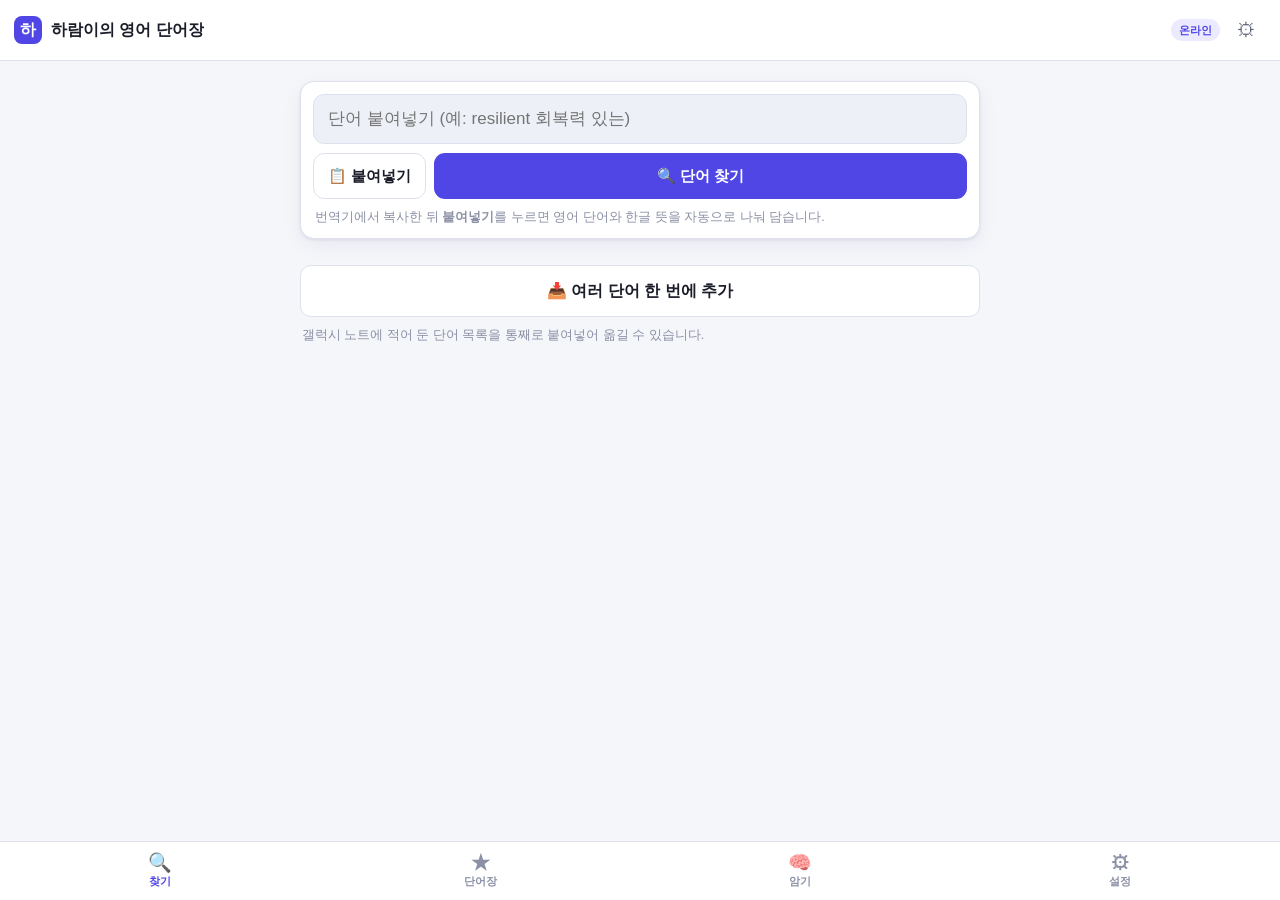
==== haram/index.html @ fd8ad4d4 "고친 내용이 늦게 반영되던 문제 해결 + 버전 확인 수단 추가 배포본은 정상인데 화면이 그대로인 일이 반복됐다. GitHub Pages 가 index.html 에 10분 캐시를 지" ====
<!DOCTYPE html>
<html lang="ko">
<head>
<meta charset="utf-8">
<meta name="viewport" content="width=device-width, initial-scale=1, viewport-fit=cover">
<meta name="theme-color" content="#db2777">
<title>하람이의 영어 단어장</title>
<link rel="manifest" href="manifest.webmanifest">
<link rel="icon" href="../icons/haram-192.png">
<link rel="apple-touch-icon" href="../icons/haram-192.png">
<script>
  // 아빠 단어장과 저장 공간을 분리한다 (브라우저 저장소는 도메인 단위로 공유되므로 필수)
  window.APP_PROFILE = 'haram';
  // 공용 css/js 는 한 단계 위 폴더에 있다
  window.APP_BASE = '../';
</script>
<style>
  /* 하람이 단어장은 분홍 계열로 구분한다 */
  :root { --primary: #db2777; --primary-soft: #fce7f3; }
  @media (prefers-color-scheme: dark) {
    :root:not([data-theme="light"]) { --primary: #f472b6; --primary-soft: #4a1d35; }
  }
</style>
<link rel="stylesheet" href="../css/styles.css?v=15">
</head>
<body>

<header class="topbar">
  <div class="brand">
    <span class="logo">하</span>
    <span class="title">하람이의 영어 단어장</span>
  </div>
  <div class="top-actions">
    <span id="netBadge" class="badge" title="네트워크 상태">온라인</span>
    <button id="btnSettingsTop" class="icon-btn" aria-label="설정">⚙</button>
  </div>
</header>

<main id="main">

  <!-- ===================== 찾기 ===================== -->
  <section id="view-search" class="view active">
    <div class="search-box">
      <div class="search-row">
        <input id="searchInput" type="text" inputmode="text" autocomplete="off" autocapitalize="none"
               spellcheck="false" placeholder="단어 붙여넣기 (예: resilient 회복력 있는)">
        <button id="btnClear" class="clear-btn" aria-label="지우기" hidden>✕</button>
      </div>
      <div class="search-btns">
        <button id="btnPaste" class="btn btn-ghost">📋 붙여넣기</button>
        <button id="btnLookup" class="btn btn-primary">🔍 단어 찾기</button>
      </div>
      <p class="hint">번역기에서 복사한 뒤 <b>붙여넣기</b>를 누르면 영어 단어와 한글 뜻을 자동으로 나눠 담습니다.</p>
    </div>

    <div id="searchStatus" class="status" hidden></div>
    <div id="searchResult" class="result-area"></div>

    <div id="recentBox" class="recent-box" hidden>
      <h3 class="section-title">최근 찾은 단어</h3>
      <div id="recentList" class="chip-list"></div>
    </div>

    <div class="quick-add">
      <button id="btnBulk" class="btn btn-ghost btn-lg">📥 여러 단어 한 번에 추가</button>
      <p class="hint">갤럭시 노트에 적어 둔 단어 목록을 통째로 붙여넣어 옮길 수 있습니다.</p>
    </div>
  </section>

  <!-- ===================== 단어장 ===================== -->
  <section id="view-list" class="view">
    <div class="list-head">
      <div class="list-stats">
        <span id="favCount" class="count">0</span>
        <span class="count-label">개 저장됨</span>
      </div>
      <div class="list-head-actions">
        <button id="btnArchive" class="btn btn-ghost btn-sm">보관함</button>
        <button id="btnMask" class="btn btn-ghost btn-sm">뜻 가리기</button>
        <select id="sortSelect" class="select">
          <option value="added">추가한 순서</option>
          <option value="addedDesc">최근 추가순</option>
          <option value="alpha">알파벳순</option>
          <option value="weak">덜 외운 순</option>
        </select>
      </div>
    </div>

    <div id="listFolders" class="chip-list folder-chips"></div>

    <div class="filter-row">
      <input id="filterInput" type="text" class="filter-input" placeholder="단어장에서 검색…"
             autocomplete="off" autocapitalize="none" spellcheck="false">
    </div>

    <div id="favList" class="word-list"></div>
    <div id="favEmpty" class="empty" hidden>
      <p class="empty-icon">☆</p>
      <p>아직 저장한 단어가 없습니다.</p>
      <p class="empty-sub">찾기 화면의 결과에서 ★ 을 누르면 이곳에 추가한 순서대로 쌓입니다.</p>
      <button id="btnLoadPackEmpty" class="btn btn-ghost" style="margin-top:12px">기본 단어팩 불러오기</button>
    </div>
  </section>

  <!-- ===================== 암기 ===================== -->
  <section id="view-review" class="view">

    <div id="reviewIntro" class="review-intro">
      <h2 class="view-title">단어 암기하기</h2>

      <div class="stat-grid">
        <div class="stat"><div id="rvTotal" class="stat-num">0</div><div class="stat-label">전체 단어</div></div>
        <div class="stat"><div id="rvLearning" class="stat-num">0</div><div class="stat-label">학습 중</div></div>
        <div class="stat"><div id="rvMastered" class="stat-num">0</div><div class="stat-label">익힘</div></div>
      </div>

      <h3 class="section-title">범위</h3>
      <div id="reviewFolders" class="chip-list folder-chips"></div>

      <h3 class="section-title" style="margin-top:16px">학습 모드</h3>
      <div class="mode-grid">
        <button class="mode-btn" data-mode="flash">
          <span class="mode-icon">🃏</span>
          <span class="mode-name">플래시카드</span>
          <span class="mode-desc">2초 즉답 훈련</span>
        </button>
        <button class="mode-btn" data-mode="mcq">
          <span class="mode-icon">✅</span>
          <span class="mode-name">객관식</span>
          <span class="mode-desc">4개 중 고르기</span>
        </button>
        <button class="mode-btn" data-mode="spell">
          <span class="mode-icon">⌨️</span>
          <span class="mode-name">스펠링</span>
          <span class="mode-desc">철자 입력</span>
        </button>
        <button class="mode-btn" data-mode="listen">
          <span class="mode-icon">🎧</span>
          <span class="mode-name">연속 듣기</span>
          <span class="mode-desc">자동 재생·핸즈프리</span>
        </button>
      </div>

      <p class="review-desc">
        저장한 단어가 랜덤으로 나타납니다. 뜻이 바로 떠오르면 <b id="descFastSec">2</b>초 안에 답하세요.
        <b id="descStreak">4</b>회 연속 즉답에 성공한 단어는 순서에서 뒤로 밀리고 새로운 단어가 올라옵니다.
      </p>

      <div id="reviewNoWords" class="empty" hidden>
        <p>먼저 단어를 즐겨찾기에 추가해 주세요.</p>
        <button id="btnLoadPack" class="btn btn-ghost" style="margin-top:12px">기본 단어팩 불러오기</button>
      </div>
    </div>

    <div id="reviewSession" class="review-session" hidden>
      <div class="review-topbar">
        <button id="btnEndReview" class="icon-btn" aria-label="종료">✕</button>
        <div class="session-counter">
          <span id="sessMode">플래시카드</span> · <span id="sessDone">0</span>문제 · 즉답 <span id="sessRate">0</span>%
        </div>
      </div>

      <div class="timer-wrap">
        <div id="timerBar" class="timer-bar"></div>
      </div>

      <div id="rvStage"></div>
    </div>
  </section>

  <!-- ===================== 설정 ===================== -->
  <section id="view-settings" class="view">
    <h2 class="view-title">설정</h2>

    <div class="setting-group">
      <h3 class="section-title">암기 규칙</h3>
      <div class="setting-row">
        <span>즉답 기준 시간</span>
        <span class="setting-ctl">
          <input id="setFastMs" type="range" min="1000" max="6000" step="500">
          <b id="setFastMsVal">2.0초</b>
        </span>
      </div>
      <div class="setting-row">
        <span>뒤로 미룰 연속 성공 횟수</span>
        <span class="setting-ctl">
          <input id="setStreak" type="range" min="2" max="8" step="1">
          <b id="setStreakVal">4회</b>
        </span>
      </div>
    </div>

    <div class="setting-group">
      <h3 class="section-title">단어 찾기 · 발음</h3>
      <label class="setting-row toggle-row">
        <span>한글 뜻 자동 번역</span>
        <input id="setAutoTrans" type="checkbox" class="switch">
      </label>
      <label class="setting-row toggle-row">
        <span>예문도 한글 뜻 함께 저장</span>
        <input id="setExTrans" type="checkbox" class="switch">
      </label>
      <div class="setting-row">
        <span>발음 속도</span>
        <span class="setting-ctl">
          <input id="setRate" type="range" min="0.5" max="1.2" step="0.1">
          <b id="setRateVal">0.9x</b>
        </span>
      </div>
      <div class="setting-row">
        <span>연속 듣기 카드 간격</span>
        <span class="setting-ctl">
          <input id="setListenGap" type="range" min="500" max="4000" step="250">
          <b id="setListenGapVal">1.5초</b>
        </span>
      </div>
      <label class="setting-row toggle-row">
        <span>연속 듣기에 예문 포함</span>
        <input id="setListenEx" type="checkbox" class="switch">
      </label>
    </div>

    <div class="setting-group">
      <h3 class="section-title">단어 추가</h3>
      <div class="btn-row">
        <button id="btnBulk2" class="btn btn-ghost">여러 단어 한 번에 추가</button>
        <button id="btnLoadPack2" class="btn btn-ghost">기본 단어팩</button>
      </div>
      <p class="hint">기본 단어팩은 영어 팟캐스트에서 자주 나오는 표현 모음입니다.</p>
    </div>

    <div class="setting-group">
      <h3 class="section-title">오프라인 준비</h3>
      <p class="hint">저장한 단어의 <b>한글 뜻과 예문</b>을 미리 받아 두면,
        지하철처럼 연결이 끊긴 곳에서도 그대로 볼 수 있습니다.
        인터넷에 연결돼 있으면 앱이 <b>알아서 조금씩 채웁니다.</b></p>
      <label class="setting-row toggle-row">
        <span>연결돼 있을 때 자동으로 채우기</span>
        <input id="setAutoFill" type="checkbox" class="switch">
      </label>
      <div class="btn-row">
        <button id="btnFillKo" class="btn btn-ghost">지금 바로 전부 채우기</button>
      </div>
      <p class="hint" id="fillKoStatus"></p>
    </div>

    <div class="setting-group">
      <h3 class="section-title">백업</h3>
      <p class="hint">브라우저 저장소를 지우면 단어장도 사라집니다. 가끔 파일로 내보내 두세요.</p>
      <div class="btn-row">
        <button id="btnExport" class="btn btn-ghost">내보내기(JSON)</button>
        <button id="btnExportCsv" class="btn btn-ghost">CSV</button>
        <button id="btnImport" class="btn btn-ghost">가져오기</button>
        <input id="importFile" type="file" accept="application/json,.json" hidden>
      </div>
      <div class="btn-row">
        <button id="btnResetStats" class="btn btn-ghost">암기 기록만 초기화</button>
        <button id="btnWipe" class="btn btn-danger-ghost">전체 삭제</button>
      </div>
    </div>

    <div class="setting-group">
      <h3 class="section-title">정보</h3>
      <p class="hint">
        뜻·예문: Free Dictionary · Wiktionary · Datamuse<br>
        한글 번역: MyMemory<br>
        모든 데이터는 이 기기의 브라우저에만 저장됩니다.
      </p>
      <div class="setting-row">
        <span>앱 버전</span>
        <span class="setting-ctl"><b id="appVersion">-</b></span>
      </div>
      <div class="btn-row">
        <button id="btnHardRefresh" class="btn btn-ghost">최신 버전으로 새로 받기</button>
      </div>
      <p class="hint">화면이 예전 그대로이거나 이상할 때 누르세요.
        저장한 단어는 지워지지 않습니다.</p>
    </div>
  </section>

</main>

<!-- 공용 시트 -->
<div id="sheet" class="sheet" hidden>
  <div class="sheet-backdrop" data-close="1"></div>
  <div class="sheet-panel">
    <div class="sheet-head">
      <button class="icon-btn" data-close="1" aria-label="닫기">✕</button>
      <span id="sheetTitle" class="sheet-title">단어 상세</span>
    </div>
    <div id="sheetBody" class="sheet-body"></div>
  </div>
</div>

<div id="toast" class="toast" hidden></div>

<nav class="tabbar">
  <button class="tab active" data-view="search"><span class="tab-icon">🔍</span><span>찾기</span></button>
  <button class="tab" data-view="list"><span class="tab-icon">★</span><span>단어장</span></button>
  <button class="tab" data-view="review"><span class="tab-icon">🧠</span><span>암기</span></button>
  <button class="tab" data-view="settings"><span class="tab-icon">⚙</span><span>설정</span></button>
</nav>

<script src="../js/store.js?v=15"></script>
<script src="../js/api.js?v=15"></script>
<script src="../js/review.js?v=15"></script>
<script src="../js/app.js?v=15"></script>
</body>
</html>
---- css/styles.css ----
/* =========================================================
   내 영어 단어장 — styles
   분할화면(반쪽 폭) 태블릿 우선. 다크모드 자동 대응.
   ========================================================= */

:root {
  --bg: #f5f6fa;
  --surface: #ffffff;
  --surface-2: #eef0f7;
  --border: #dfe2ee;
  --text: #1b1d29;
  --text-2: #5a6076;
  --text-3: #8b90a5;
  --primary: #4f46e5;
  --primary-ink: #ffffff;
  --primary-soft: #eceafe;
  --success: #16a34a;
  --warn: #d97706;
  --danger: #dc2626;
  --star: #f5b301;
  --radius: 14px;
  --tabbar-h: 58px;
  --shadow: 0 1px 3px rgba(20, 24, 60, .08), 0 6px 20px rgba(20, 24, 60, .06);
}

@media (prefers-color-scheme: dark) {
  :root {
    --bg: #14161f;
    --surface: #1e202b;
    --surface-2: #272a38;
    --border: #343849;
    --text: #f0f1f6;
    --text-2: #b3b7c8;
    --text-3: #858a9e;
    --primary: #7c74f2;
    --primary-ink: #ffffff;
    --primary-soft: #2c2a4d;
    --success: #35c46a;
    --warn: #eab308;
    --danger: #f26565;
    --shadow: 0 1px 3px rgba(0, 0, 0, .4), 0 6px 20px rgba(0, 0, 0, .3);
  }
}

* { box-sizing: border-box; -webkit-tap-highlight-color: transparent; }

/* hidden 속성이 항상 이기도록. (.sheet 처럼 display 를 지정한 요소가
   hidden 상태에서도 화면을 덮어 클릭을 가로채는 것을 막는다) */
[hidden] { display: none !important; }

html, body {
  margin: 0;
  padding: 0;
  height: 100%;
  background: var(--bg);
  color: var(--text);
  font-family: "Pretendard", "Noto Sans KR", -apple-system, "Segoe UI", Roboto,
               "Malgun Gothic", "Apple SD Gothic Neo", sans-serif;
  font-size: 16px;
  line-height: 1.5;
  overscroll-behavior-y: contain;
}

body {
  display: flex;
  flex-direction: column;
  padding-bottom: env(safe-area-inset-bottom);
}

/* ------------------- 상단바 ------------------- */
.topbar {
  flex: 0 0 auto;
  display: flex;
  align-items: center;
  justify-content: space-between;
  gap: 8px;
  padding: 10px 14px;
  background: var(--surface);
  border-bottom: 1px solid var(--border);
  padding-top: calc(10px + env(safe-area-inset-top));
}
.brand { display: flex; align-items: center; gap: 9px; min-width: 0; }
.logo {
  width: 28px; height: 28px; flex: 0 0 auto;
  display: grid; place-items: center;
  background: var(--primary); color: #fff;
  border-radius: 8px; font-weight: 800; font-size: 16px;
}
.title { font-weight: 700; font-size: 16px; white-space: nowrap; overflow: hidden; text-overflow: ellipsis; }
.top-actions { display: flex; align-items: center; gap: 6px; }

.badge {
  font-size: 11px; font-weight: 600;
  padding: 3px 8px; border-radius: 999px;
  background: var(--primary-soft); color: var(--primary);
  white-space: nowrap;
}
.badge-off { background: var(--surface-2); color: var(--text-3); }

.icon-btn {
  min-width: 40px; height: 40px;
  display: grid; place-items: center;
  border: none; background: transparent;
  color: var(--text-2); font-size: 19px;
  border-radius: 10px; cursor: pointer;
}
.icon-btn:active { background: var(--surface-2); }

/* ------------------- 본문 ------------------- */
#main {
  flex: 1 1 auto;
  overflow-y: auto;
  -webkit-overflow-scrolling: touch;
  padding-bottom: 16px;
}
.view { display: none; padding: 14px; }
.view.active { display: block; }
.view-title { margin: 4px 0 14px; font-size: 20px; font-weight: 700; }
.section-title {
  margin: 0 0 8px; font-size: 13px; font-weight: 700;
  color: var(--text-3); letter-spacing: .02em;
}

/* ------------------- 버튼 ------------------- */
.btn {
  appearance: none; border: 1px solid transparent;
  border-radius: 11px; padding: 11px 14px;
  font-size: 15px; font-weight: 600; font-family: inherit;
  cursor: pointer; min-height: 46px;
  display: inline-flex; align-items: center; justify-content: center; gap: 6px;
  transition: transform .05s ease, filter .15s ease;
}
.btn:active { transform: scale(.98); }
.btn-lg { width: 100%; min-height: 52px; font-size: 16px; }
.btn-primary { background: var(--primary); color: var(--primary-ink); }
.btn-ghost { background: var(--surface); color: var(--text); border-color: var(--border); }
.btn-success { background: var(--success); color: #fff; }
.btn-warn { background: var(--warn); color: #fff; }
.btn-danger { background: var(--danger); color: #fff; }
.btn-danger-ghost { background: transparent; color: var(--danger); border-color: var(--danger); }
.btn[disabled] { opacity: .5; pointer-events: none; }
.btn-row { display: flex; gap: 8px; margin-top: 10px; }
.btn-row .btn { flex: 1; }

/* ------------------- 검색 ------------------- */
.search-box {
  background: var(--surface);
  border: 1px solid var(--border);
  border-radius: var(--radius);
  padding: 12px;
  box-shadow: var(--shadow);
}
.search-row { position: relative; }
#searchInput {
  width: 100%; padding: 13px 40px 13px 14px;
  font-size: 17px; font-family: inherit;
  color: var(--text); background: var(--surface-2);
  border: 1px solid var(--border); border-radius: 11px;
  min-height: 50px;
}
#searchInput:focus { outline: 2px solid var(--primary); outline-offset: -1px; }
.clear-btn {
  position: absolute; right: 6px; top: 50%; transform: translateY(-50%);
  width: 32px; height: 32px; border: none; border-radius: 50%;
  background: var(--border); color: var(--text-2);
  font-size: 13px; cursor: pointer;
}
.search-btns { display: flex; gap: 8px; margin-top: 9px; }
#btnPaste { flex: 0 0 auto; }
#btnLookup { flex: 1; }
.hint { margin: 9px 2px 0; font-size: 12.5px; color: var(--text-3); line-height: 1.45; }

.status {
  margin-top: 12px; padding: 12px 14px;
  border-radius: 11px; font-size: 14px;
  background: var(--surface); border: 1px solid var(--border); color: var(--text-2);
}
.status.error { color: var(--danger); border-color: color-mix(in srgb, var(--danger) 40%, var(--border)); }
.status .sug {
  display: inline-block; margin-top: 8px; margin-right: 6px;
  padding: 6px 11px; border-radius: 999px;
  background: var(--primary-soft); color: var(--primary);
  font-weight: 600; cursor: pointer; border: none; font-family: inherit; font-size: 13px;
}

.result-area { margin-top: 12px; }
.recent-box { margin-top: 22px; }
.chip-list { display: flex; flex-wrap: wrap; gap: 7px; }
.chip {
  padding: 7px 12px; border-radius: 999px;
  background: var(--surface); border: 1px solid var(--border);
  color: var(--text-2); font-size: 14px; cursor: pointer; font-family: inherit;
}
.chip:active { background: var(--surface-2); }

/* ------------------- 단어 카드(상세) ------------------- */
.entry {
  background: var(--surface);
  border: 1px solid var(--border);
  border-radius: var(--radius);
  box-shadow: var(--shadow);
  overflow: hidden;
}
.entry-head {
  display: flex; align-items: flex-start; gap: 10px;
  padding: 14px 14px 10px;
}
.entry-head-main { flex: 1; min-width: 0; }
.entry-word {
  margin: 0; font-size: 26px; font-weight: 800; line-height: 1.2;
  word-break: break-word;
}
.entry-phonetic { margin-top: 2px; font-size: 14px; color: var(--text-3); }
.entry-actions { display: flex; align-items: center; gap: 2px; flex: 0 0 auto; }
.star-btn {
  min-width: 44px; height: 44px; border: none; background: transparent;
  font-size: 25px; line-height: 1; cursor: pointer; color: var(--text-3);
  border-radius: 10px;
}
.star-btn.on { color: var(--star); }
.star-btn:active { background: var(--surface-2); }

.mymean {
  margin: 0 14px 12px;
  padding: 11px 12px;
  background: var(--primary-soft);
  border-radius: 11px;
}
.mymean-label { font-size: 11px; font-weight: 700; color: var(--primary); letter-spacing: .03em; }
.mymean-text {
  margin-top: 3px; font-size: 16px; font-weight: 600; color: var(--text);
  min-height: 24px; outline: none; word-break: break-word;
}
.mymean-text:empty::before { content: "탭해서 직접 입력"; color: var(--text-3); font-weight: 400; }
.mymean-text:focus { box-shadow: 0 0 0 2px var(--primary); border-radius: 6px; }

.pos-block { border-top: 1px solid var(--border); padding: 12px 14px; }
.pos-name {
  display: inline-block; margin-bottom: 8px;
  font-size: 12px; font-weight: 700; font-style: italic;
  color: var(--primary); background: var(--primary-soft);
  padding: 3px 9px; border-radius: 999px;
}
.def-item { margin-bottom: 12px; }
.def-item:last-child { margin-bottom: 0; }
.def-row { display: flex; gap: 8px; }
.def-num {
  flex: 0 0 auto; width: 19px; height: 19px; margin-top: 3px;
  display: grid; place-items: center;
  background: var(--surface-2); color: var(--text-2);
  border-radius: 50%; font-size: 11px; font-weight: 700;
}
.def-text { flex: 1; font-size: 15px; line-height: 1.55; }

/* 자주 쓰이는 뜻은 굵게 */
.def-text.primary { font-weight: 700; color: var(--text); }
.def-num.primary { background: var(--primary); color: #fff; }
.def-tag {
  display: inline-block;
  margin-left: 6px;
  padding: 1px 7px;
  border-radius: 999px;
  background: var(--primary-soft);
  color: var(--primary);
  font-size: 11px;
  font-weight: 700;
  vertical-align: 2px;
  white-space: nowrap;
}
.def-ko { margin: 4px 0 0 27px; font-size: 14px; color: var(--text-2); }
.def-ko:empty { display: none; }
.example {
  margin: 7px 0 0 27px; padding: 9px 11px;
  background: var(--surface-2); border-left: 3px solid var(--primary);
  border-radius: 0 9px 9px 0;
  font-size: 14.5px; line-height: 1.5; color: var(--text);
}
.example-en { display: block; }
.example-ko { display: block; margin-top: 5px; font-size: 13.5px; color: var(--text-2); }
.example-tools { display: flex; gap: 4px; margin-top: 6px; }
.mini-btn {
  border: none; background: transparent; color: var(--text-3);
  font-size: 12px; font-family: inherit; cursor: pointer;
  padding: 4px 8px; border-radius: 7px; font-weight: 600;
}
.mini-btn:active { background: var(--border); }
.syn { margin: 6px 0 0 27px; font-size: 13px; color: var(--text-3); }

.entry-note { border-top: 1px solid var(--border); padding: 12px 14px; }
.note-input {
  width: 100%; min-height: 44px; resize: vertical;
  padding: 9px 11px; font-family: inherit; font-size: 14px;
  color: var(--text); background: var(--surface-2);
  border: 1px solid var(--border); border-radius: 10px;
}

/* ------------------- 단어장 ------------------- */
.list-head {
  display: flex; align-items: center; justify-content: space-between;
  gap: 10px; margin-bottom: 10px;
}
.list-stats { display: flex; align-items: baseline; gap: 5px; }
.count { font-size: 24px; font-weight: 800; }
.count-label { font-size: 13px; color: var(--text-3); }
.select {
  padding: 9px 10px; font-size: 13.5px; font-family: inherit;
  color: var(--text); background: var(--surface);
  border: 1px solid var(--border); border-radius: 10px; min-height: 40px;
}
.filter-row { margin-bottom: 10px; }
.filter-input {
  width: 100%; padding: 10px 12px; font-size: 14.5px; font-family: inherit;
  color: var(--text); background: var(--surface);
  border: 1px solid var(--border); border-radius: 10px; min-height: 44px;
}

.word-list { display: flex; flex-direction: column; gap: 8px; }
.word-item {
  display: flex; align-items: center; gap: 10px;
  padding: 11px 12px;
  background: var(--surface); border: 1px solid var(--border);
  border-radius: 12px; cursor: pointer;
}
.word-item:active { background: var(--surface-2); }
.wi-index {
  flex: 0 0 auto; min-width: 26px; text-align: right;
  font-size: 12px; font-weight: 700; color: var(--text-3);
}
.wi-main { flex: 1; min-width: 0; }
/* 단어와 뜻은 각각 줄을 차지해야 한다 (inline 이면 "word뜻" 처럼 붙어 보인다) */
.wi-word { display: block; font-size: 16.5px; font-weight: 700; word-break: break-word; }
.wi-mean {
  display: block;
  font-size: 13.5px; color: var(--text-2); margin-top: 1px;
  overflow: hidden; text-overflow: ellipsis; white-space: nowrap;
}
.wi-badge {
  flex: 0 0 auto; font-size: 11px; font-weight: 700;
  padding: 3px 8px; border-radius: 999px;
  background: var(--surface-2); color: var(--text-3);
}
.wi-badge.mastered { background: color-mix(in srgb, var(--success) 18%, transparent); color: var(--success); }
.wi-badge.learning { background: var(--primary-soft); color: var(--primary); }

.wi-side { flex: 0 0 auto; display: flex; flex-direction: column; align-items: flex-end; gap: 2px; }

/* 목록 행 끝의 별 — 바로 다시 암기 목록으로 되돌리는 버튼 */
.row-star {
  flex: 0 0 auto;
  min-width: 46px; height: 46px;
  font-size: 24px;
  border: 1px solid var(--border);
  border-radius: 11px;
  background: var(--surface);
  color: var(--text-3);
  margin-left: 2px;
}
.row-star:active { background: var(--star); color: #fff; border-color: var(--star); }
.wi-sub { font-size: 11px; color: var(--text-3); }
.wi-badge.archived { background: var(--surface-2); color: var(--text-2); }

.archived-note {
  margin: 0 14px 12px;
  padding: 10px 12px;
  background: var(--surface-2);
  border-left: 3px solid var(--text-3);
  border-radius: 0 9px 9px 0;
  font-size: 13px;
  color: var(--text-2);
  line-height: 1.45;
}

.empty { text-align: center; color: var(--text-3); padding: 40px 20px; }
.empty-icon { font-size: 40px; margin: 0 0 8px; color: var(--border); }
.empty-sub { font-size: 13px; margin-top: 4px; }

/* ------------------- 암기 ------------------- */
.stat-grid { display: flex; gap: 8px; margin-bottom: 16px; }
.stat {
  flex: 1; text-align: center; padding: 14px 6px;
  background: var(--surface); border: 1px solid var(--border);
  border-radius: 12px;
}
.stat-num { font-size: 24px; font-weight: 800; line-height: 1.1; }
.stat-label { font-size: 12px; color: var(--text-3); margin-top: 3px; }
.review-desc {
  font-size: 14px; color: var(--text-2); line-height: 1.6;
  background: var(--surface); border: 1px solid var(--border);
  border-radius: 12px; padding: 13px; margin: 0 0 16px;
}

.review-session:not([hidden]) { display: flex; flex-direction: column; min-height: 100%; }
.review-topbar { display: flex; align-items: center; justify-content: space-between; margin-bottom: 8px; }
.session-counter { font-size: 13px; color: var(--text-3); font-weight: 600; }

.timer-wrap {
  height: 5px; background: var(--surface-2);
  border-radius: 999px; overflow: hidden; margin-bottom: 14px;
}
.timer-bar {
  height: 100%; width: 100%;
  background: var(--success);
  transform-origin: left center;
  transition: none;
}
.timer-bar.slow { background: var(--text-3); }

.card {
  background: var(--surface); border: 1px solid var(--border);
  border-radius: var(--radius); box-shadow: var(--shadow);
  padding: 20px 16px; margin-bottom: 14px;
}
.card-word-row { display: flex; align-items: center; justify-content: center; gap: 6px; }
.card-word {
  margin: 0; font-size: 32px; font-weight: 800; text-align: center;
  word-break: break-word; line-height: 1.2;
}
.card-phonetic { text-align: center; color: var(--text-3); font-size: 14px; margin-top: 3px; }
.streak-row { text-align: center; margin-top: 10px; font-size: 13px; color: var(--text-3); letter-spacing: 2px; }
.card-answer { margin-top: 16px; border-top: 1px solid var(--border); padding-top: 14px; }
.answer-ko { font-size: 19px; font-weight: 700; text-align: center; margin-bottom: 12px; }
.answer-def { font-size: 14.5px; color: var(--text-2); line-height: 1.55; margin-bottom: 8px; }
.answer-def-ko { display: block; margin-top: 2px; color: var(--text); font-weight: 600; }
.answer-ex {
  padding: 9px 11px; background: var(--surface-2);
  border-left: 3px solid var(--primary); border-radius: 0 9px 9px 0;
  font-size: 14px; line-height: 1.5;
}
.answer-ex + .answer-ex { margin-top: 7px; }

.review-actions { display: flex; gap: 8px; }
.grade-actions .btn { flex: 1; padding: 11px 4px; font-size: 14px; }
.result-flash {
  text-align: center; font-size: 13px; font-weight: 700; margin-top: 10px; min-height: 18px;
}
.result-flash.fast { color: var(--success); }
.result-flash.slow { color: var(--warn); }

/* ------------------- 설정 ------------------- */
.setting-group {
  background: var(--surface); border: 1px solid var(--border);
  border-radius: var(--radius); padding: 14px; margin-bottom: 14px;
}
.setting-row {
  display: flex; align-items: center; justify-content: space-between;
  gap: 12px; padding: 9px 0; font-size: 15px;
}
.setting-ctl { display: flex; align-items: center; gap: 9px; flex: 0 0 auto; }
.setting-ctl input[type=range] { width: 120px; accent-color: var(--primary); }
.setting-ctl b { font-size: 13.5px; color: var(--text-2); min-width: 44px; text-align: right; }
.switch { width: 44px; height: 26px; accent-color: var(--primary); }

/* ------------------- 시트 ------------------- */
/* display 선언을 :not([hidden]) 으로 한정한다.
   그냥 .sheet{display:flex} 로 두면 hidden 상태에서도 화면 전체를 덮어 클릭을 가로챈다. */
.sheet { position: fixed; inset: 0; z-index: 50; }
.sheet:not([hidden]) { display: flex; flex-direction: column; justify-content: flex-end; }
.sheet-backdrop { position: absolute; inset: 0; background: rgba(10, 12, 24, .5); }
.sheet-panel {
  position: relative;
  background: var(--bg);
  border-radius: 18px 18px 0 0;
  max-height: 88%;
  display: flex; flex-direction: column;
  animation: sheetUp .18s ease-out;
}
@keyframes sheetUp { from { transform: translateY(18px); opacity: .6; } to { transform: none; opacity: 1; } }
.sheet-head {
  display: flex; align-items: center; gap: 6px;
  padding: 8px 10px; border-bottom: 1px solid var(--border);
  background: var(--surface); border-radius: 18px 18px 0 0;
}
.sheet-title { font-weight: 700; font-size: 15px; }
.sheet-body {
  overflow-y: auto; padding: 14px;
  padding-bottom: calc(20px + env(safe-area-inset-bottom));
}

/* ------------------- 토스트 ------------------- */
.toast {
  position: fixed; left: 50%; transform: translateX(-50%);
  bottom: calc(var(--tabbar-h) + 18px + env(safe-area-inset-bottom));
  z-index: 90;
  background: #23263a; color: #fff;
  padding: 11px 18px; border-radius: 999px;
  font-size: 14px; font-weight: 600;
  box-shadow: 0 6px 24px rgba(0, 0, 0, .3);
  max-width: 88%; text-align: center;
  animation: toastIn .16s ease-out;
}
@keyframes toastIn { from { opacity: 0; transform: translate(-50%, 8px); } to { opacity: 1; transform: translate(-50%, 0); } }

/* ------------------- 탭바 ------------------- */
.tabbar {
  flex: 0 0 auto;
  display: flex;
  background: var(--surface);
  border-top: 1px solid var(--border);
  padding-bottom: env(safe-area-inset-bottom);
}
.tab {
  flex: 1; border: none; background: transparent; cursor: pointer;
  display: flex; flex-direction: column; align-items: center; justify-content: center; gap: 2px;
  height: var(--tabbar-h);
  font-family: inherit; font-size: 11px; font-weight: 600;
  color: var(--text-3);
}
.tab.active { color: var(--primary); }
.tab-icon { font-size: 19px; line-height: 1; }
.tab:active { background: var(--surface-2); }

/* ------------------- 폴더 칩 ------------------- */
.folder-chips {
  margin-bottom: 10px;
  overflow-x: auto;
  flex-wrap: nowrap;
  padding-bottom: 2px;
  scrollbar-width: none;
}
.folder-chips::-webkit-scrollbar { display: none; }
.folder-chips .chip { white-space: nowrap; flex: 0 0 auto; }
.chip.active { background: var(--primary); border-color: var(--primary); color: #fff; font-weight: 700; }
.chip .chip-n { opacity: .65; font-size: 12px; margin-left: 4px; }
.chip-add { border-style: dashed; color: var(--text-3); }

/* ------------------- 학습 모드 선택 ------------------- */
.mode-grid { display: grid; grid-template-columns: 1fr 1fr; gap: 9px; margin-bottom: 16px; }
.mode-btn {
  display: flex; flex-direction: column; align-items: flex-start; gap: 1px;
  padding: 13px 12px; cursor: pointer; text-align: left;
  background: var(--surface); border: 1px solid var(--border);
  border-radius: 13px; font-family: inherit; color: var(--text);
}
.mode-btn:active { background: var(--surface-2); transform: scale(.99); }
.mode-icon { font-size: 21px; line-height: 1.2; }
.mode-name { font-size: 15.5px; font-weight: 700; margin-top: 3px; }
.mode-desc { font-size: 12px; color: var(--text-3); }

.list-head-actions { display: flex; align-items: center; gap: 7px; }
.btn-sm { min-height: 40px; padding: 8px 11px; font-size: 13px; }
.btn-sm.on { background: var(--primary); color: #fff; border-color: var(--primary); }
.wi-mean.masked {
  filter: blur(5px); opacity: .75;
}
.quick-add { margin-top: 26px; }

/* ------------------- 객관식 ------------------- */
.mcq-list { display: flex; flex-direction: column; gap: 8px; }
.mcq-option {
  width: 100%; text-align: left;
  padding: 14px 14px; min-height: 54px;
  background: var(--surface); border: 1px solid var(--border);
  border-radius: 12px; font-family: inherit; font-size: 15px; color: var(--text);
  cursor: pointer; line-height: 1.4;
  display: flex; align-items: center; gap: 10px;
}
.mcq-option:active { background: var(--surface-2); }
.mcq-key {
  flex: 0 0 auto; width: 22px; height: 22px; display: grid; place-items: center;
  border-radius: 6px; background: var(--surface-2); color: var(--text-3);
  font-size: 12px; font-weight: 700;
}
.mcq-option.correct { border-color: var(--success); background: color-mix(in srgb, var(--success) 14%, transparent); }
.mcq-option.wrong { border-color: var(--danger); background: color-mix(in srgb, var(--danger) 12%, transparent); }
.mcq-option[disabled] { pointer-events: none; }

/* ------------------- 스펠링 ------------------- */
.spell-prompt { text-align: center; margin-bottom: 4px; }
.spell-ko { font-size: 22px; font-weight: 800; line-height: 1.3; word-break: keep-all; }
.spell-hint { margin-top: 8px; font-size: 15px; color: var(--text-3); letter-spacing: 4px; font-family: ui-monospace, Menlo, Consolas, monospace; }
.spell-input {
  width: 100%; margin-top: 14px; padding: 14px;
  font-size: 20px; text-align: center; font-family: inherit;
  color: var(--text); background: var(--surface-2);
  border: 2px solid var(--border); border-radius: 12px; min-height: 56px;
}
.spell-input:focus { outline: none; border-color: var(--primary); }
.spell-input.correct { border-color: var(--success); }
.spell-input.wrong { border-color: var(--danger); }
.spell-answer { margin-top: 12px; text-align: center; font-size: 17px; font-weight: 700; }
.spell-answer.ok { color: var(--success); }
.spell-answer.no { color: var(--danger); }

/* ------------------- 연속 듣기 ------------------- */
.listen-card { text-align: center; }
.listen-word { font-size: 30px; font-weight: 800; word-break: break-word; }
.listen-ko { margin-top: 8px; font-size: 17px; color: var(--text-2); min-height: 24px; }
.listen-ex { margin-top: 14px; font-size: 14.5px; color: var(--text-2); line-height: 1.5; }
.listen-controls { display: flex; gap: 8px; align-items: center; justify-content: center; }
.listen-controls .btn { flex: 1; }
.listen-progress { text-align: center; font-size: 12px; color: var(--text-3); margin-top: 10px; }

/* ------------------- 일괄 추가 ------------------- */
.bulk-area {
  width: 100%; min-height: 190px; resize: vertical;
  padding: 12px; font-family: ui-monospace, Menlo, Consolas, monospace; font-size: 14px;
  color: var(--text); background: var(--surface); line-height: 1.6;
  border: 1px solid var(--border); border-radius: 12px;
}
.bulk-preview {
  margin-top: 12px; max-height: 190px; overflow-y: auto;
  border: 1px solid var(--border); border-radius: 12px; background: var(--surface);
}
.bulk-row {
  display: flex; gap: 10px; padding: 9px 12px;
  border-bottom: 1px solid var(--border); font-size: 14px;
}
.bulk-row:last-child { border-bottom: none; }
.bulk-en { font-weight: 700; flex: 0 0 42%; word-break: break-word; }
.bulk-ko { color: var(--text-2); flex: 1; word-break: break-word; }
.bulk-row.dup { opacity: .5; }

/* ------------------- 넓은 화면 ------------------- */
@media (min-width: 720px) {
  .view { max-width: 720px; margin: 0 auto; padding: 20px; }
  .card-word { font-size: 38px; }
}

@media (prefers-reduced-motion: reduce) {
  * { animation: none !important; transition: none !important; }
}
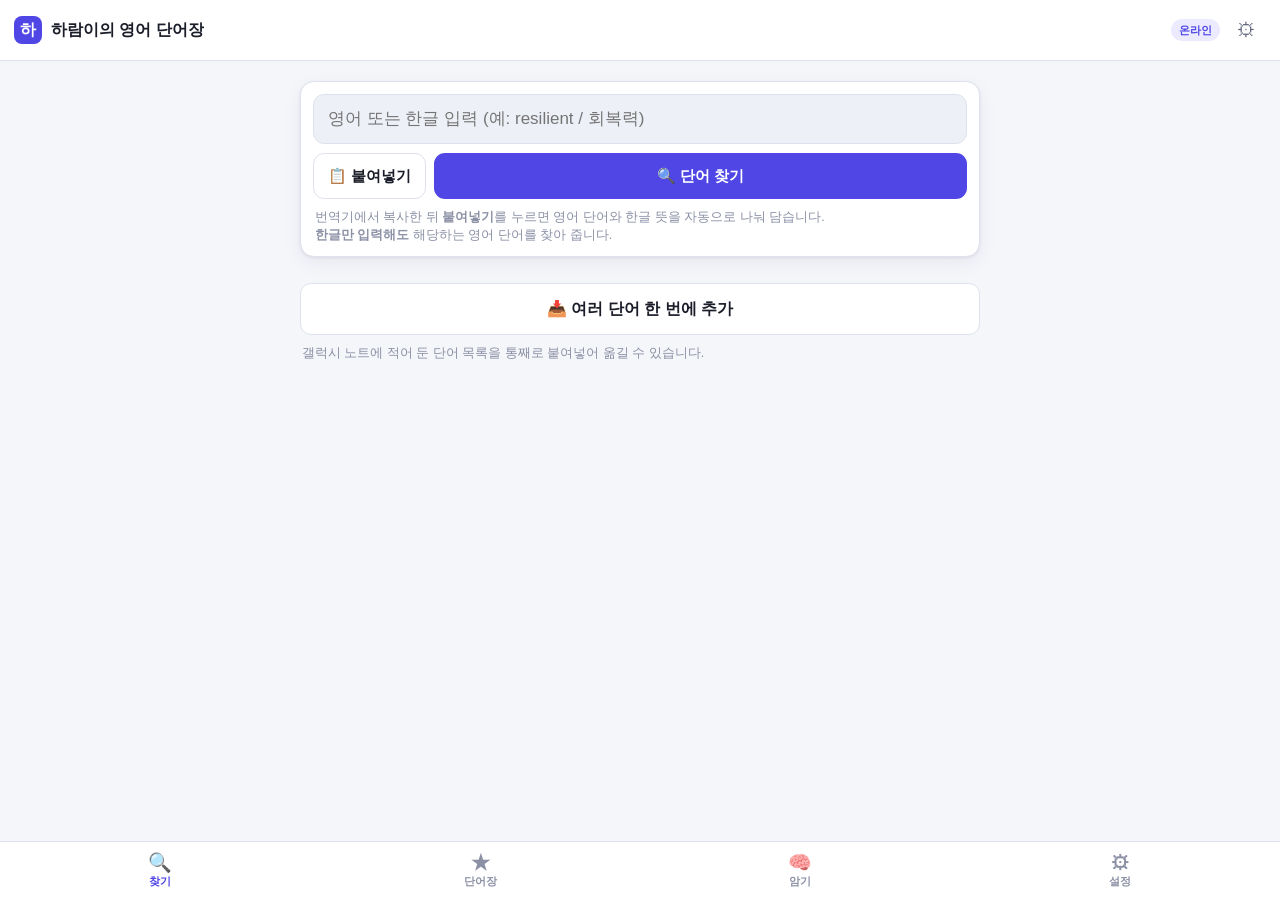
==== commit 7f4af3df: "한글로도 단어를 찾을 수 있게 영어 철자가 생각나지 않을 때 한글만 입력해도 해당 영어 단어를 찾아 준다. 입력한 한글은 그대로 '내 뜻' 으로 들어가고, 후보가 여럿이면 눌러서 " ====
--- a/haram/index.html
+++ b/haram/index.html
@@ -21,7 +21,7 @@
     :root:not([data-theme="light"]) { --primary: #f472b6; --primary-soft: #4a1d35; }
   }
 </style>
-<link rel="stylesheet" href="../css/styles.css?v=15">
+<link rel="stylesheet" href="../css/styles.css?v=22">
 </head>
 <body>
 
@@ -43,14 +43,14 @@
     <div class="search-box">
       <div class="search-row">
         <input id="searchInput" type="text" inputmode="text" autocomplete="off" autocapitalize="none"
-               spellcheck="false" placeholder="단어 붙여넣기 (예: resilient 회복력 있는)">
+               spellcheck="false" placeholder="영어 또는 한글 입력 (예: resilient / 회복력)">
         <button id="btnClear" class="clear-btn" aria-label="지우기" hidden>✕</button>
       </div>
       <div class="search-btns">
         <button id="btnPaste" class="btn btn-ghost">📋 붙여넣기</button>
         <button id="btnLookup" class="btn btn-primary">🔍 단어 찾기</button>
       </div>
-      <p class="hint">번역기에서 복사한 뒤 <b>붙여넣기</b>를 누르면 영어 단어와 한글 뜻을 자동으로 나눠 담습니다.</p>
+      <p class="hint">번역기에서 복사한 뒤 <b>붙여넣기</b>를 누르면 영어 단어와 한글 뜻을 자동으로 나눠 담습니다.<br><b>한글만 입력해도</b> 해당하는 영어 단어를 찾아 줍니다.</p>
     </div>
 
     <div id="searchStatus" class="status" hidden></div>
@@ -245,6 +245,47 @@
     </div>
 
     <div class="setting-group">
+      <h3 class="section-title">기기 간 동기화</h3>
+      <p class="hint" id="syncIntro">
+        태블릿·휴대폰·PC 가 같은 단어장을 쓰도록 연결합니다.
+        회원님 GitHub 계정의 <b>비공개 저장 공간</b>에 단어장을 두고 기기들이 주고받습니다.
+      </p>
+
+      <div id="syncOff">
+        <ol class="howto">
+          <li><a href="https://github.com/settings/tokens/new?scopes=gist&amp;description=English%20Wordbook%20Sync"
+                 target="_blank" rel="noopener">이 링크로 토큰 만들기</a>
+              — 필요한 권한(<b>gist</b>)이 이미 체크되어 열립니다</li>
+          <li><b>Expiration</b> 을 <b>No expiration</b> 으로 바꿉니다
+              (안 바꾸면 30일 뒤 동기화가 멈춥니다)</li>
+          <li>맨 아래 초록색 <b>Generate token</b> 누르기</li>
+          <li>화면에 뜬 <b>ghp_…</b> 를 복사해 아래에 붙여넣기
+              <br>— 이 값은 <b>그 화면에서만</b> 보입니다. 페이지를 떠나면 다시 못 봅니다</li>
+        </ol>
+        <input id="syncToken" type="password" class="filter-input" placeholder="토큰 붙여넣기"
+               autocomplete="off" autocapitalize="none" spellcheck="false">
+        <div class="btn-row">
+          <button id="btnSyncConnect" class="btn btn-primary">연결하기</button>
+        </div>
+      </div>
+
+      <div id="syncOn" hidden>
+        <div class="setting-row">
+          <span>상태</span>
+          <span class="setting-ctl"><b id="syncState">연결됨</b></span>
+        </div>
+        <div class="btn-row">
+          <button id="btnSyncNow" class="btn btn-primary">지금 동기화</button>
+          <button id="btnSyncOff" class="btn btn-ghost">연결 해제</button>
+        </div>
+      </div>
+
+      <p class="hint" id="syncMsg"></p>
+      <p class="hint">토큰은 이 기기에만 저장되고 백업 파일에는 들어가지 않습니다.
+        다른 기기에서도 같은 토큰을 한 번씩 넣어 주세요.</p>
+    </div>
+
+    <div class="setting-group">
       <h3 class="section-title">백업</h3>
       <p class="hint">브라우저 저장소를 지우면 단어장도 사라집니다. 가끔 파일로 내보내 두세요.</p>
       <div class="btn-row">
@@ -262,8 +303,8 @@
     <div class="setting-group">
       <h3 class="section-title">정보</h3>
       <p class="hint">
-        뜻·예문: Free Dictionary · Wiktionary · Datamuse<br>
-        한글 번역: MyMemory<br>
+        영어 뜻·예문: Free Dictionary · Wiktionary · Datamuse<br>
+        한글 뜻: Wiktionary 번역 · MyMemory<br>
         모든 데이터는 이 기기의 브라우저에만 저장됩니다.
       </p>
       <div class="setting-row">
@@ -301,9 +342,10 @@
   <button class="tab" data-view="settings"><span class="tab-icon">⚙</span><span>설정</span></button>
 </nav>
 
-<script src="../js/store.js?v=15"></script>
-<script src="../js/api.js?v=15"></script>
-<script src="../js/review.js?v=15"></script>
-<script src="../js/app.js?v=15"></script>
+<script src="../js/store.js?v=22"></script>
+<script src="../js/api.js?v=22"></script>
+<script src="../js/review.js?v=22"></script>
+<script src="../js/sync.js?v=22"></script>
+<script src="../js/app.js?v=22"></script>
 </body>
 </html>
--- a/css/styles.css
+++ b/css/styles.css
@@ -370,6 +370,16 @@
   line-height: 1.45;
 }
 
+.howto {
+  margin: 10px 0 12px;
+  padding-left: 20px;
+  font-size: 13px;
+  color: var(--text-2);
+  line-height: 1.7;
+}
+.howto a { color: var(--primary); font-weight: 700; }
+.howto b { color: var(--text); }
+
 .empty { text-align: center; color: var(--text-3); padding: 40px 20px; }
 .empty-icon { font-size: 40px; margin: 0 0 8px; color: var(--border); }
 .empty-sub { font-size: 13px; margin-top: 4px; }
